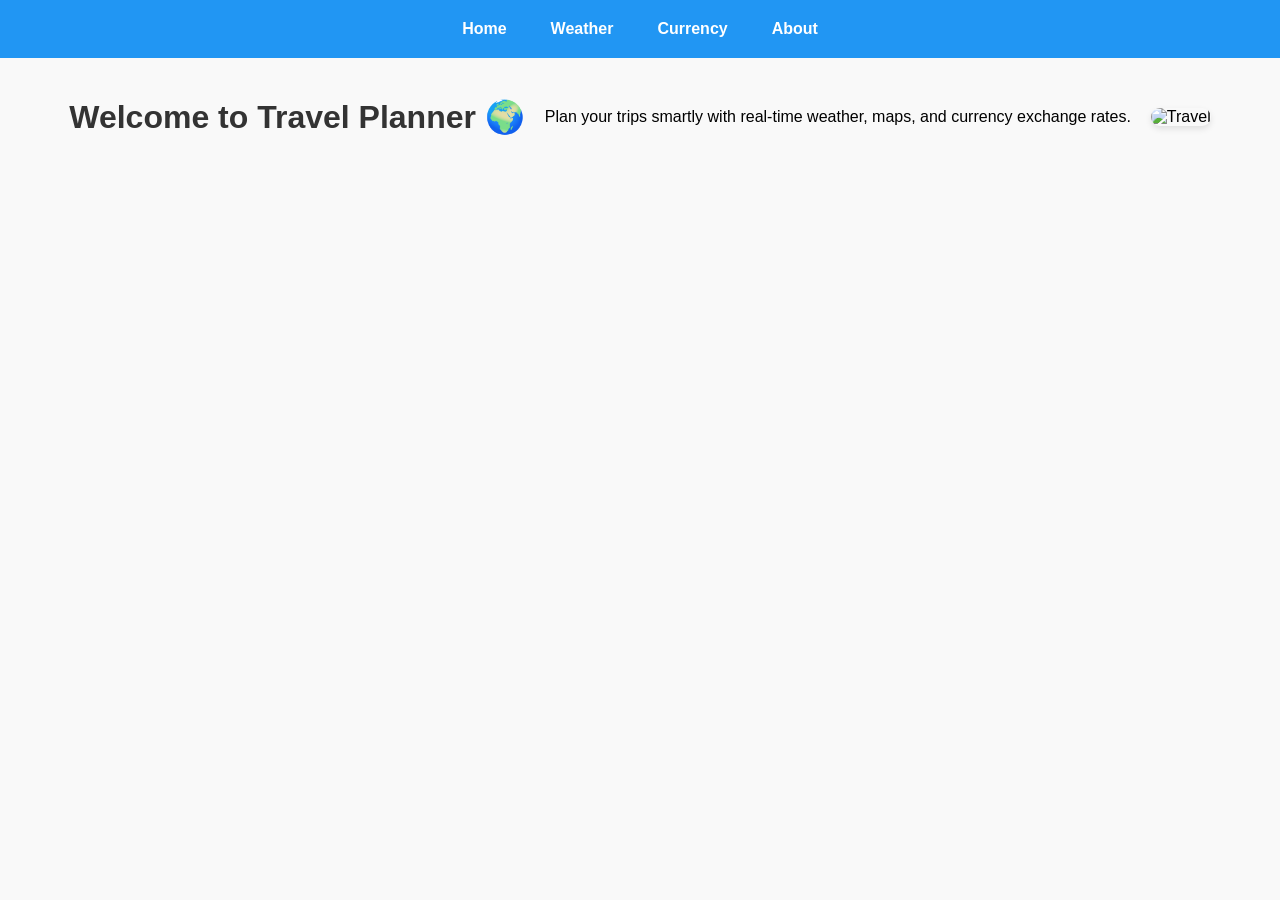
==== index.html @ dd39201c "Add files via upload" ====
<!doctype html>
<html lang="en">
<head>
  <meta charset="utf-8" />
  <meta name="viewport" content="width=device-width,initial-scale=1" />
  <title>Travel Planner — Home</title>
  <link rel="stylesheet" href="style.css">
</head>
<body>
  <!-- Navbar -->
  <nav class="navbar">
    <a href="index.html">Home</a>
    <a href="weather.html">Weather</a>
    <a href="currency.html">Currency</a>
    <a href="about.html">About</a>
  </nav>

  <div class="container">
    <h1>Welcome to Travel Planner 🌍</h1>
    <p>Plan your trips smartly with real-time weather, maps, and currency exchange rates.</p>
    <img src="https://source.unsplash.com/600x300/?travel" alt="Travel" class="hero-img">
  </div>
</body>
</html>
---- style.css ----
/* Body style */
  /* General Body */
body {
  font-family: Arial, sans-serif;
  background-color: #f9f9f9;
  margin: 0;
  padding: 0;
  text-align: center;
}

/* Headings */
h1 {
  color: #333;
  margin: 20px 0;
}

/* Navbar */
.navbar {
  background-color: #2196F3;
  padding: 12px;
  display: flex;
  justify-content: center;
  gap: 20px;
  flex-wrap: wrap;
}

.navbar a {
  color: white;
  text-decoration: none;
  font-weight: bold;
  padding: 8px 12px;
  border-radius: 5px;
  transition: background 0.3s;
}

.navbar a:hover {
  background-color: #0b7dda;
}

/* Container */
.container {
  display: flex;
  flex-direction: column;
  align-items: center;
  padding: 20px;
  gap: 20px;
}

/* Sections (Weather, Currency, About cards) */
.section,
#weather,
#exchange,
#map {
  background-color: #fff;
  padding: 15px;
  border-radius: 10px;
  box-shadow: 0 3px 6px rgba(0,0,0,0.1);
}

/* Input fields & buttons */
input, select, button {
  padding: 8px 12px;
  margin: 5px;
  border-radius: 5px;
  border: 1px solid #ccc;
}

button {
  border: none;
  background-color: #4CAF50;
  color: white;
  cursor: pointer;
  transition: background 0.3s;
}

button:hover {
  background-color: #45a049;
}

/* Special Currency Button */
#convertBtn {
  background-color: #2196F3;
}

#convertBtn:hover {
  background-color: #0b7dda;
}

/* Hero image for home */
.hero-img {
  border-radius: 10px;
  box-shadow: 0 3px 6px rgba(0,0,0,0.1);
  max-width: 100%;
  height: auto;
}

/* Map */
#map {
  height: 400px;
  width: 100%;
}

/* Responsive Design */

/* Small screens (mobile) */
@media (max-width: 600px) {
  .container {
    flex-direction: column;
  }
  #map, #weather, #exchange {
    width: 90%;
  }
}

/* Large screens (desktop/tablet) */
@media (min-width: 601px) {
  .container {
    flex-direction: row;
    justify-content: center;
    flex-wrap: wrap;
  }
  #map, #weather, #exchange {
    flex: 1 1 300px;
    max-width: 350px;
  }
}
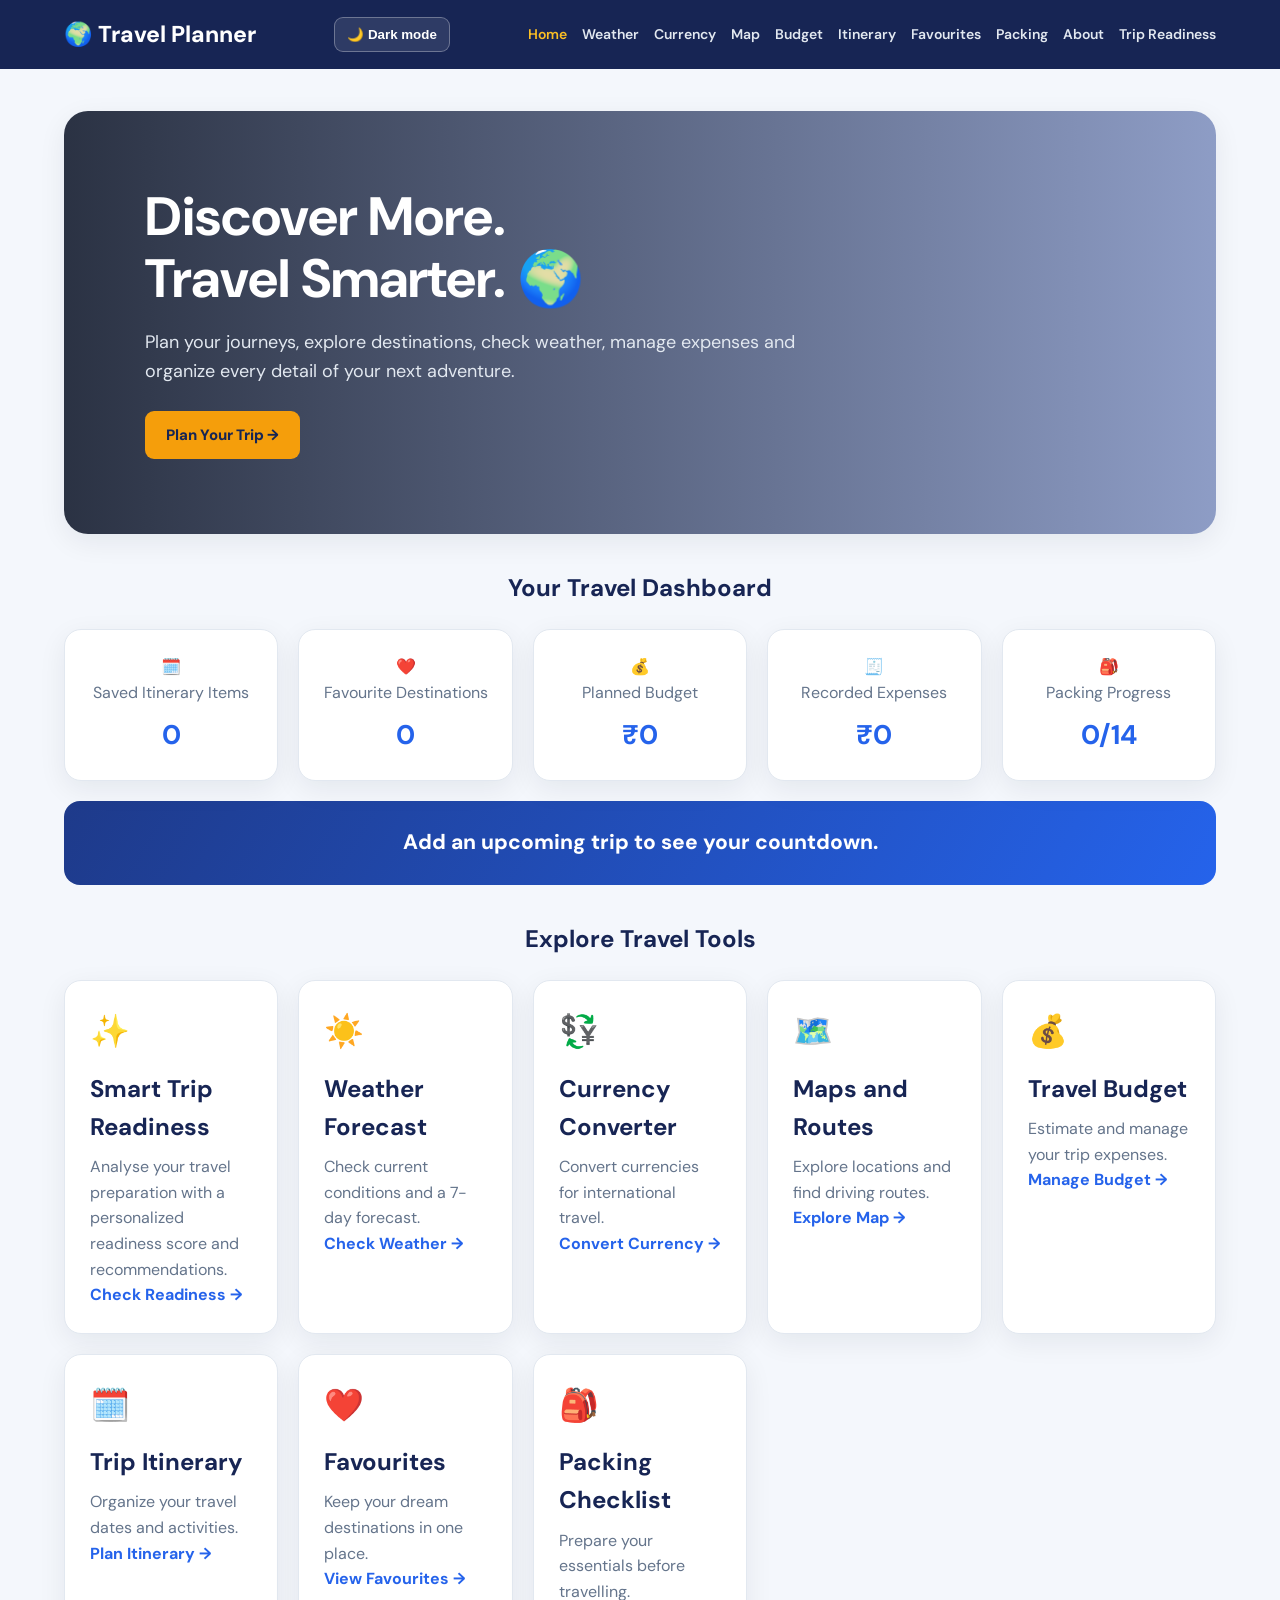
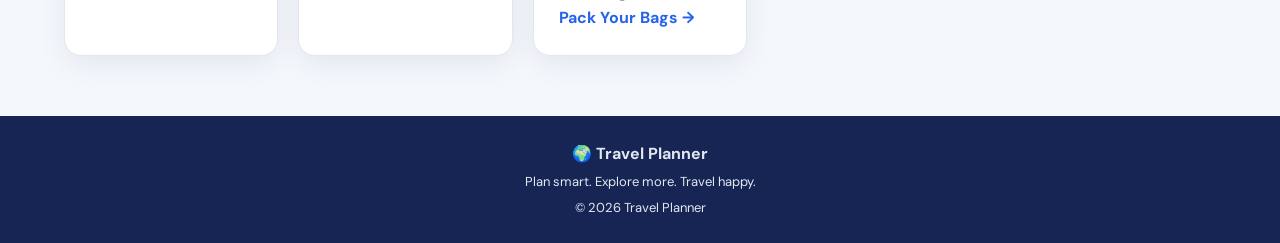
==== commit afd7bf2a: "Add files via upload" ====
--- a/index.html
+++ b/index.html
@@ -1,24 +1,130 @@
-<!doctype html>
-<html lang="en">
-<head>
-  <meta charset="utf-8" />
-  <meta name="viewport" content="width=device-width,initial-scale=1" />
-  <title>Travel Planner — Home</title>
-  <link rel="stylesheet" href="style.css">
-</head>
-<body>
-  <!-- Navbar -->
-  <nav class="navbar">
-    <a href="index.html">Home</a>
-    <a href="weather.html">Weather</a>
-    <a href="currency.html">Currency</a>
-    <a href="about.html">About</a>
-  </nav>
-
-  <div class="container">
-    <h1>Welcome to Travel Planner 🌍</h1>
-    <p>Plan your trips smartly with real-time weather, maps, and currency exchange rates.</p>
-    <img src="https://source.unsplash.com/600x300/?travel" alt="Travel" class="hero-img">
-  </div>
-</body>
-</html>
+
+<!DOCTYPE html>
+<html lang="en">
+<head>
+  <meta charset="UTF-8">
+  <meta name="viewport" content="width=device-width, initial-scale=1.0">
+  <title>Travel Planner | Explore More</title>
+  <link rel="stylesheet" href="style.css">
+  <script src="script.js" defer></script>
+</head>
+<body>
+<header>
+  <div class="logo">🌍 Travel Planner</div>
+  <div class="header-actions">
+    <button class="theme-button" id="themeButton" onclick="toggleTheme()">🌙 Dark mode</button>
+    <button class="menu-toggle" onclick="toggleMenu()">☰ Menu</button>
+  </div>
+  <nav id="mainNav">
+    <a class="active" href="index.html">Home</a>
+    <a href="weather.html">Weather</a>
+    <a href="currency.html">Currency</a>
+    <a href="map.html">Map</a>
+    <a href="budget.html">Budget</a>
+    <a href="itinerary.html">Itinerary</a>
+    <a href="favorites.html">Favourites</a>
+    <a href="packing.html">Packing</a>
+    <a href="about.html">About</a>
+    <a href="readiness.html">Trip Readiness</a>
+  </nav>
+</header>
+
+<main class="container">
+  <section class="hero">
+    <h1>Discover More.<br>Travel Smarter. 🌍</h1>
+    <p>Plan your journeys, explore destinations, check weather, manage expenses and organize every detail of your next adventure.</p>
+    <a class="btn" href="itinerary.html">Plan Your Trip →</a>
+  </section>
+
+  <h2 class="section-title">Your Travel Dashboard</h2>
+  <section class="dashboard-grid">
+    <article class="card dashboard-card">
+      🗓️ <p>Saved Itinerary Items</p>
+      <strong id="dashboardTrips">0</strong>
+    </article>
+    <article class="card dashboard-card">
+      ❤️ <p>Favourite Destinations</p>
+      <strong id="dashboardFavorites">0</strong>
+    </article>
+    <article class="card dashboard-card">
+      💰 <p>Planned Budget</p>
+      <strong id="dashboardBudget">₹0</strong>
+    </article>
+    <article class="card dashboard-card">
+      🧾 <p>Recorded Expenses</p>
+      <strong id="dashboardExpenses">₹0</strong>
+    </article>
+    <article class="card dashboard-card">
+      🎒 <p>Packing Progress</p>
+      <strong id="dashboardPacking">0/14</strong>
+    </article>
+  </section>
+
+  <div id="tripCountdown" class="countdown">
+    Add an upcoming trip to see your countdown.
+  </div>
+
+  <h2 class="section-title">Explore Travel Tools</h2>
+  <section class="cards">
+
+
+<article class="card">
+  <div class="feature-icon">✨</div>
+  <h2>Smart Trip Readiness</h2>
+  <p>Analyse your travel preparation with a personalized readiness score and recommendations.</p>
+  <a href="readiness.html">Check Readiness →</a>
+</article>
+
+
+    <article class="card">
+      <div class="feature-icon">☀️</div>
+      <h2>Weather Forecast</h2>
+      <p>Check current conditions and a 7-day forecast.</p>
+      <a href="weather.html">Check Weather →</a>
+    </article>
+    <article class="card">
+      <div class="feature-icon">💱</div>
+      <h2>Currency Converter</h2>
+      <p>Convert currencies for international travel.</p>
+      <a href="currency.html">Convert Currency →</a>
+    </article>
+    <article class="card">
+      <div class="feature-icon">🗺️</div>
+      <h2>Maps and Routes</h2>
+      <p>Explore locations and find driving routes.</p>
+      <a href="map.html">Explore Map →</a>
+    </article>
+    <article class="card">
+      <div class="feature-icon">💰</div>
+      <h2>Travel Budget</h2>
+      <p>Estimate and manage your trip expenses.</p>
+      <a href="budget.html">Manage Budget →</a>
+    </article>
+    <article class="card">
+      <div class="feature-icon">🗓️</div>
+      <h2>Trip Itinerary</h2>
+      <p>Organize your travel dates and activities.</p>
+      <a href="itinerary.html">Plan Itinerary →</a>
+    </article>
+    <article class="card">
+      <div class="feature-icon">❤️</div>
+      <h2>Favourites</h2>
+      <p>Keep your dream destinations in one place.</p>
+      <a href="favorites.html">View Favourites →</a>
+    </article>
+    <article class="card">
+      <div class="feature-icon">🎒</div>
+      <h2>Packing Checklist</h2>
+      <p>Prepare your essentials before travelling.</p>
+      <a href="packing.html">Pack Your Bags →</a>
+    </article>
+  </section>
+</main>
+
+<footer>
+  <strong>🌍 Travel Planner</strong>
+  <p>Plan smart. Explore more. Travel happy.</p>
+  <p>© 2026 Travel Planner</p>
+</footer>
+</body>
+</html>
--- a/style.css
+++ b/style.css
@@ -1,127 +1,712 @@
-
-  /* Body style */
-  /* General Body */
-body {
-  font-family: Arial, sans-serif;
-  background-color: #f9f9f9;
-  margin: 0;
-  padding: 0;
-  text-align: center;
-}
-
-/* Headings */
-h1 {
-  color: #333;
-  margin: 20px 0;
-}
-
-/* Navbar */
-.navbar {
-  background-color: #2196F3;
-  padding: 12px;
-  display: flex;
-  justify-content: center;
-  gap: 20px;
-  flex-wrap: wrap;
-}
-
-.navbar a {
-  color: white;
-  text-decoration: none;
-  font-weight: bold;
-  padding: 8px 12px;
-  border-radius: 5px;
-  transition: background 0.3s;
-}
-
-.navbar a:hover {
-  background-color: #0b7dda;
-}
-
-/* Container */
-.container {
-  display: flex;
-  flex-direction: column;
-  align-items: center;
-  padding: 20px;
-  gap: 20px;
-}
-
-/* Sections (Weather, Currency, About cards) */
-.section,
-#weather,
-#exchange,
-#map {
-  background-color: #fff;
-  padding: 15px;
-  border-radius: 10px;
-  box-shadow: 0 3px 6px rgba(0,0,0,0.1);
-}
-
-/* Input fields & buttons */
-input, select, button {
-  padding: 8px 12px;
-  margin: 5px;
-  border-radius: 5px;
-  border: 1px solid #ccc;
-}
-
-button {
-  border: none;
-  background-color: #4CAF50;
-  color: white;
-  cursor: pointer;
-  transition: background 0.3s;
-}
-
-button:hover {
-  background-color: #45a049;
-}
-
-/* Special Currency Button */
-#convertBtn {
-  background-color: #2196F3;
-}
-
-#convertBtn:hover {
-  background-color: #0b7dda;
-}
-
-/* Hero image for home */
-.hero-img {
-  border-radius: 10px;
-  box-shadow: 0 3px 6px rgba(0,0,0,0.1);
-  max-width: 100%;
-  height: auto;
-}
-
-/* Map */
-#map {
-  height: 400px;
-  width: 100%;
-}
-
-/* Responsive Design */
-
-/* Small screens (mobile) */
-@media (max-width: 600px) {
-  .container {
-    flex-direction: column;
-  }
-  #map, #weather, #exchange {
-    width: 90%;
-  }
-}
-
-/* Large screens (desktop/tablet) */
-@media (min-width: 601px) {
-  .container {
-    flex-direction: row;
-    justify-content: center;
-    flex-wrap: wrap;
-  }
-  #map, #weather, #exchange {
-    flex: 1 1 300px;
-    max-width: 350px;
-  }
-}
+
+@import url('https://fonts.googleapis.com/css2?family=DM+Sans:wght@400;500;600;700;800&display=swap');
+
+:root {
+  --navy: #172554;
+  --blue: #2563eb;
+  --orange: #f59e0b;
+  --background: #f4f7fc;
+  --surface: #ffffff;
+  --text: #202b45;
+  --muted: #64748b;
+  --border: #e2e8f0;
+  --soft: #eff6ff;
+  --shadow: 0 8px 28px rgba(15, 23, 42, .07);
+}
+
+* {
+  margin: 0;
+  padding: 0;
+  box-sizing: border-box;
+}
+
+body {
+  font-family: 'DM Sans', Arial, sans-serif;
+  background: var(--background);
+  color: var(--text);
+  line-height: 1.6;
+  transition: background .2s, color .2s;
+}
+
+header {
+  background: var(--navy);
+  color: white;
+  padding: 16px 5%;
+  display: flex;
+  align-items: center;
+  justify-content: space-between;
+  gap: 16px;
+  flex-wrap: wrap;
+  position: relative;
+  z-index: 10;
+}
+
+.logo {
+  font-size: 23px;
+  font-weight: 800;
+  white-space: nowrap;
+}
+
+nav {
+  display: flex;
+  align-items: center;
+  gap: 15px;
+  flex-wrap: wrap;
+}
+
+nav a {
+  color: #e2e8f0;
+  text-decoration: none;
+  font-size: 14px;
+  font-weight: 600;
+  transition: color .2s;
+}
+
+nav a:hover,
+nav a.active {
+  color: #fbbf24;
+}
+
+.header-actions {
+  display: flex;
+  gap: 9px;
+  align-items: center;
+}
+
+.menu-toggle,
+.theme-button {
+  border: 1px solid rgba(255,255,255,.3);
+  color: white;
+  background: rgba(255,255,255,.1);
+  padding: 9px 12px;
+  border-radius: 9px;
+  cursor: pointer;
+  font-weight: 700;
+}
+
+.menu-toggle {
+  display: none;
+}
+
+.container {
+  width: 90%;
+  max-width: 1180px;
+  margin: 42px auto;
+  min-height: 55vh;
+}
+
+.hero {
+  min-height: 380px;
+  background:
+    linear-gradient(90deg, rgba(15,23,42,.88), rgba(30,58,138,.48)),
+    url('https://images.unsplash.com/photo-1464822759023-fed622ff2c3b?auto=format&fit=crop&w=1800&q=85') center/cover;
+  color: white;
+  padding: 75px 7%;
+  border-radius: 24px;
+  display: flex;
+  flex-direction: column;
+  justify-content: center;
+  align-items: flex-start;
+  box-shadow: var(--shadow);
+}
+
+.hero h1 {
+  font-size: clamp(34px, 5vw, 54px);
+  line-height: 1.15;
+  max-width: 700px;
+  margin-bottom: 18px;
+}
+
+.hero p {
+  font-size: 18px;
+  max-width: 650px;
+  color: #e2e8f0;
+}
+
+.hero .btn {
+  margin-top: 25px;
+}
+
+.page-heading {
+  text-align: center;
+  margin-bottom: 30px;
+}
+
+.page-heading h1 {
+  font-size: clamp(28px, 4vw, 38px);
+  color: var(--navy);
+  margin-bottom: 8px;
+}
+
+.page-heading p {
+  color: var(--muted);
+}
+
+.section-title {
+  text-align: center;
+  margin: 35px 0 22px;
+  color: var(--navy);
+}
+
+.btn {
+  display: inline-block;
+  background: var(--orange);
+  color: #172554;
+  padding: 12px 21px;
+  border: none;
+  border-radius: 9px;
+  text-decoration: none;
+  font-size: 15px;
+  font-weight: 800;
+  cursor: pointer;
+  margin-top: 15px;
+  transition: transform .2s, background .2s;
+}
+
+.btn:hover {
+  background: #fbbf24;
+  transform: translateY(-2px);
+}
+
+.btn-small {
+  padding: 8px 14px;
+  font-size: 13px;
+}
+
+.cards,
+.dashboard-grid,
+.forecast-grid {
+  display: grid;
+  grid-template-columns: repeat(auto-fit, minmax(210px, 1fr));
+  gap: 20px;
+}
+
+.card,
+.search-area,
+.form-section,
+.result {
+  background: var(--surface);
+  border: 1px solid var(--border);
+  border-radius: 17px;
+  box-shadow: var(--shadow);
+}
+
+.card {
+  padding: 25px;
+  transition: transform .2s, box-shadow .2s;
+}
+
+.card:hover {
+  transform: translateY(-4px);
+  box-shadow: 0 12px 30px rgba(15,23,42,.11);
+}
+
+.card h2 {
+  color: var(--navy);
+  margin-bottom: 8px;
+}
+
+.card p {
+  color: var(--muted);
+}
+
+.card a {
+  color: var(--blue);
+  font-weight: 700;
+  text-decoration: none;
+}
+
+.feature-icon,
+.destination-icon {
+  font-size: 32px;
+  margin-bottom: 12px;
+}
+
+.dashboard-card {
+  text-align: center;
+  padding: 24px 12px;
+}
+
+.dashboard-card strong {
+  display: block;
+  font-size: 27px;
+  color: var(--blue);
+  margin-top: 8px;
+}
+
+.search-area,
+.form-section {
+  max-width: 780px;
+  margin: 22px auto;
+  padding: 28px;
+  text-align: center;
+}
+
+input,
+select,
+textarea {
+  font: inherit;
+  padding: 12px 14px;
+  border: 1px solid var(--border);
+  border-radius: 9px;
+  background: var(--surface);
+  color: var(--text);
+  max-width: 100%;
+  margin: 7px;
+}
+
+.search-area input,
+.form-section input,
+.form-section select,
+.form-section textarea {
+  width: min(90%, 520px);
+}
+
+textarea {
+  min-height: 100px;
+  resize: vertical;
+}
+
+label {
+  color: var(--text);
+}
+
+.result {
+  padding: 27px;
+  margin: 25px auto;
+  max-width: 1000px;
+  text-align: center;
+  line-height: 1.8;
+}
+
+.result h2 {
+  color: var(--blue);
+}
+
+.temperature {
+  font-size: clamp(32px, 5vw, 48px);
+  color: var(--blue);
+  font-weight: 800;
+  margin: 8px 0;
+}
+
+.current-weather {
+  padding: 18px;
+  background: var(--soft);
+  border-radius: 14px;
+  margin: 18px 0;
+}
+
+.weather-grid {
+  display: grid;
+  grid-template-columns: repeat(3, 1fr);
+  gap: 12px;
+  margin: 20px 0;
+}
+
+.weather-box {
+  background: var(--soft);
+  padding: 17px 10px;
+  border-radius: 12px;
+  text-align: center;
+}
+
+.weather-box strong {
+  display: block;
+  font-size: 19px;
+  color: var(--blue);
+}
+
+.forecast-grid {
+  grid-template-columns: repeat(auto-fit, minmax(140px, 1fr));
+  margin-top: 18px;
+}
+
+.tips-box {
+  background: #fffbeb;
+  color: #78350f;
+  padding: 20px;
+  border-radius: 12px;
+  text-align: left;
+  margin-top: 22px;
+}
+
+.tips-box h3 {
+  margin-bottom: 8px;
+}
+
+#map {
+  width: 100%;
+  height: 450px;
+  border-radius: 17px;
+  margin-top: 25px;
+  z-index: 1;
+}
+
+.note,
+.empty-state {
+  color: var(--muted);
+  font-size: 14px;
+  margin-top: 12px;
+}
+
+.packing-item {
+  display: flex;
+  align-items: center;
+  gap: 13px;
+  background: var(--surface);
+  padding: 15px 18px;
+  margin: 9px auto;
+  border: 1px solid var(--border);
+  border-radius: 11px;
+  max-width: 750px;
+  cursor: pointer;
+}
+
+.packing-item input {
+  accent-color: var(--blue);
+  width: 18px;
+  height: 18px;
+  margin: 0;
+}
+
+.progress-track {
+  height: 13px;
+  background: var(--border);
+  border-radius: 30px;
+  overflow: hidden;
+  margin: 14px 0;
+}
+
+.progress-fill {
+  height: 100%;
+  background: #16a34a;
+  border-radius: 30px;
+  transition: width .3s;
+}
+
+.expense-card {
+  display: flex;
+  align-items: center;
+  justify-content: space-between;
+  gap: 15px;
+  flex-wrap: wrap;
+  margin: 12px 0;
+}
+
+.expense-card strong {
+  color: var(--blue);
+}
+
+.countdown {
+  text-align: center;
+  background: linear-gradient(120deg, #1e3a8a, #2563eb);
+  color: white;
+  padding: 25px;
+  border-radius: 16px;
+  margin: 20px 0;
+  font-size: 21px;
+  font-weight: 800;
+}
+
+.note-box {
+  background: var(--soft);
+  padding: 18px;
+  border-radius: 12px;
+  margin: 15px 0;
+}
+
+footer {
+  background: var(--navy);
+  color: #e2e8f0;
+  text-align: center;
+  padding: 25px;
+  margin-top: 60px;
+}
+
+footer p {
+  font-size: 13px;
+  margin-top: 5px;
+}
+
+.dark-mode {
+  --background: #0f172a;
+  --surface: #1e293b;
+  --text: #e2e8f0;
+  --muted: #a8b4c7;
+  --border: #334155;
+  --soft: #263750;
+  --shadow: 0 8px 28px rgba(0,0,0,.18);
+}
+
+.dark-mode .page-heading h1,
+.dark-mode .section-title,
+.dark-mode .card h2 {
+  color: #bfdbfe;
+}
+
+.dark-mode .tips-box {
+  background: #422f12;
+  color: #fde68a;
+}
+
+.dark-mode .hero {
+  background:
+    linear-gradient(90deg, rgba(15,23,42,.92), rgba(30,58,138,.55)),
+    url('https://images.unsplash.com/photo-1464822759023-fed622ff2c3b?auto=format&fit=crop&w=1800&q=85') center/cover;
+}
+
+@media (max-width: 950px) {
+  header {
+    align-items: center;
+  }
+
+  .menu-toggle {
+    display: inline-block;
+  }
+
+  nav {
+    display: none;
+    width: 100%;
+    flex-direction: column;
+    align-items: flex-start;
+    padding: 12px 0;
+  }
+
+  nav.nav-open {
+    display: flex;
+  }
+
+  nav a {
+    padding: 5px 0;
+  }
+}
+
+@media (max-width: 650px) {
+  .container {
+    width: 92%;
+    margin: 28px auto;
+  }
+
+  .hero {
+    min-height: 330px;
+    padding: 40px 25px;
+  }
+
+  .hero p {
+    font-size: 16px;
+  }
+
+  .weather-grid {
+    grid-template-columns: 1fr;
+  }
+
+  .search-area,
+  .form-section {
+    padding: 20px 13px;
+  }
+
+  .search-area input,
+  .form-section input,
+  .form-section select,
+  .form-section textarea {
+    width: 95%;
+  }
+
+  .expense-card {
+    align-items: flex-start;
+    flex-direction: column;
+  }
+}
+
+@media print {
+  header,
+  footer,
+  .btn,
+  .form-section,
+  .search-area,
+  .theme-button,
+  .menu-toggle {
+    display: none !important;
+  }
+
+  body {
+    background: white;
+    color: black;
+  }
+
+  .container {
+    width: 100%;
+    margin: 0;
+  }
+
+  .card {
+    box-shadow: none;
+    break-inside: avoid;
+  }
+}
+
+/* ==========================================
+   SMART TRIP READINESS ASSISTANT
+========================================== */
+
+.readiness-result {
+  max-width: 900px;
+  margin: 30px auto;
+}
+
+.readiness-empty {
+  background: var(--surface);
+  border: 1px solid var(--border);
+  border-radius: 18px;
+  padding: 45px 20px;
+  text-align: center;
+  box-shadow: var(--shadow);
+}
+
+.readiness-icon {
+  font-size: 55px;
+  margin-bottom: 15px;
+}
+
+.readiness-empty h2 {
+  color: var(--navy);
+  margin-bottom: 10px;
+}
+
+.readiness-empty p {
+  color: var(--muted);
+}
+
+.dark-mode .readiness-empty h2 {
+  color: #bfdbfe;
+}
+
+.readiness-report {
+  background: var(--surface);
+  padding: 30px;
+  border: 1px solid var(--border);
+  border-radius: 20px;
+  box-shadow: var(--shadow);
+}
+
+.readiness-score {
+  text-align: center;
+  padding: 15px;
+}
+
+.score-circle {
+  width: 175px;
+  height: 175px;
+  margin: 10px auto 20px;
+  border-radius: 50%;
+  background: conic-gradient(
+    #16a34a var(--score),
+    var(--border) var(--score)
+  );
+  display: grid;
+  place-items: center;
+}
+
+.score-inner {
+  width: 145px;
+  height: 145px;
+  background: var(--surface);
+  border-radius: 50%;
+  display: flex;
+  align-items: center;
+  justify-content: center;
+  flex-direction: column;
+}
+
+.score-inner strong {
+  font-size: 48px;
+  color: #16a34a;
+  line-height: 1.1;
+}
+
+.score-inner span {
+  color: var(--muted);
+}
+
+.readiness-score h2 {
+  color: var(--blue);
+  margin-bottom: 5px;
+}
+
+.readiness-score h3 {
+  margin-top: 15px;
+}
+
+.readiness-checks {
+  display: grid;
+  gap: 12px;
+}
+
+.readiness-check {
+  display: flex;
+  justify-content: space-between;
+  align-items: center;
+  gap: 15px;
+  background: var(--soft);
+  padding: 18px;
+  border-radius: 12px;
+}
+
+.readiness-check h3 {
+  font-size: 16px;
+  margin-bottom: 5px;
+}
+
+.readiness-check p {
+  color: var(--muted);
+  font-size: 14px;
+}
+
+.readiness-check > strong {
+  white-space: nowrap;
+  color: var(--blue);
+  font-size: 17px;
+}
+
+.readiness-tips {
+  margin-top: 25px;
+  padding: 22px;
+  border-radius: 14px;
+  background: #fffbeb;
+  color: #78350f;
+}
+
+.readiness-tips h2 {
+  margin-bottom: 12px;
+  font-size: 20px;
+}
+
+.readiness-tips p {
+  margin: 9px 0;
+}
+
+.dark-mode .readiness-tips {
+  background: #422f12;
+  color: #fde68a;
+}
+
+@media (max-width: 600px) {
+  .readiness-report {
+    padding: 18px 12px;
+  }
+
+  .readiness-check {
+    align-items: flex-start;
+  }
+
+  .score-circle {
+    width: 150px;
+    height: 150px;
+  }
+
+  .score-inner {
+    width: 125px;
+    height: 125px;
+  }
+}
